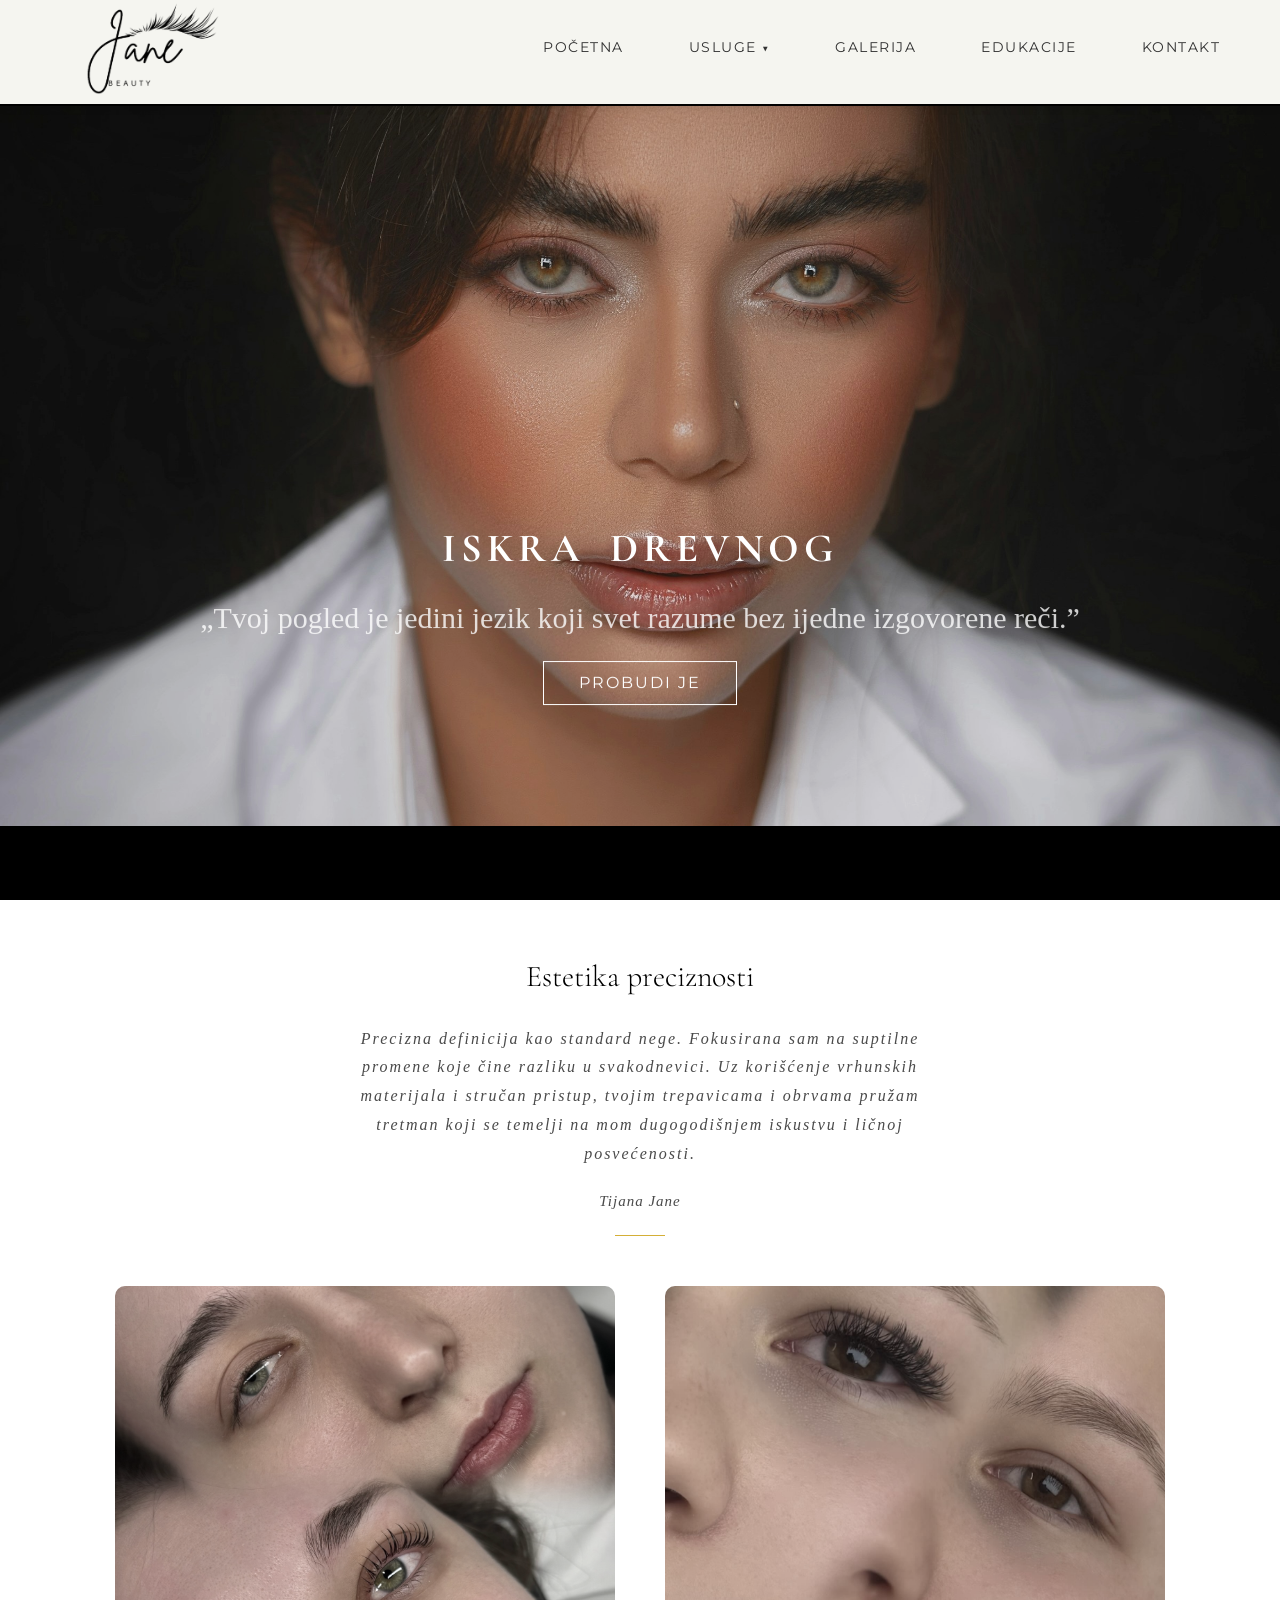
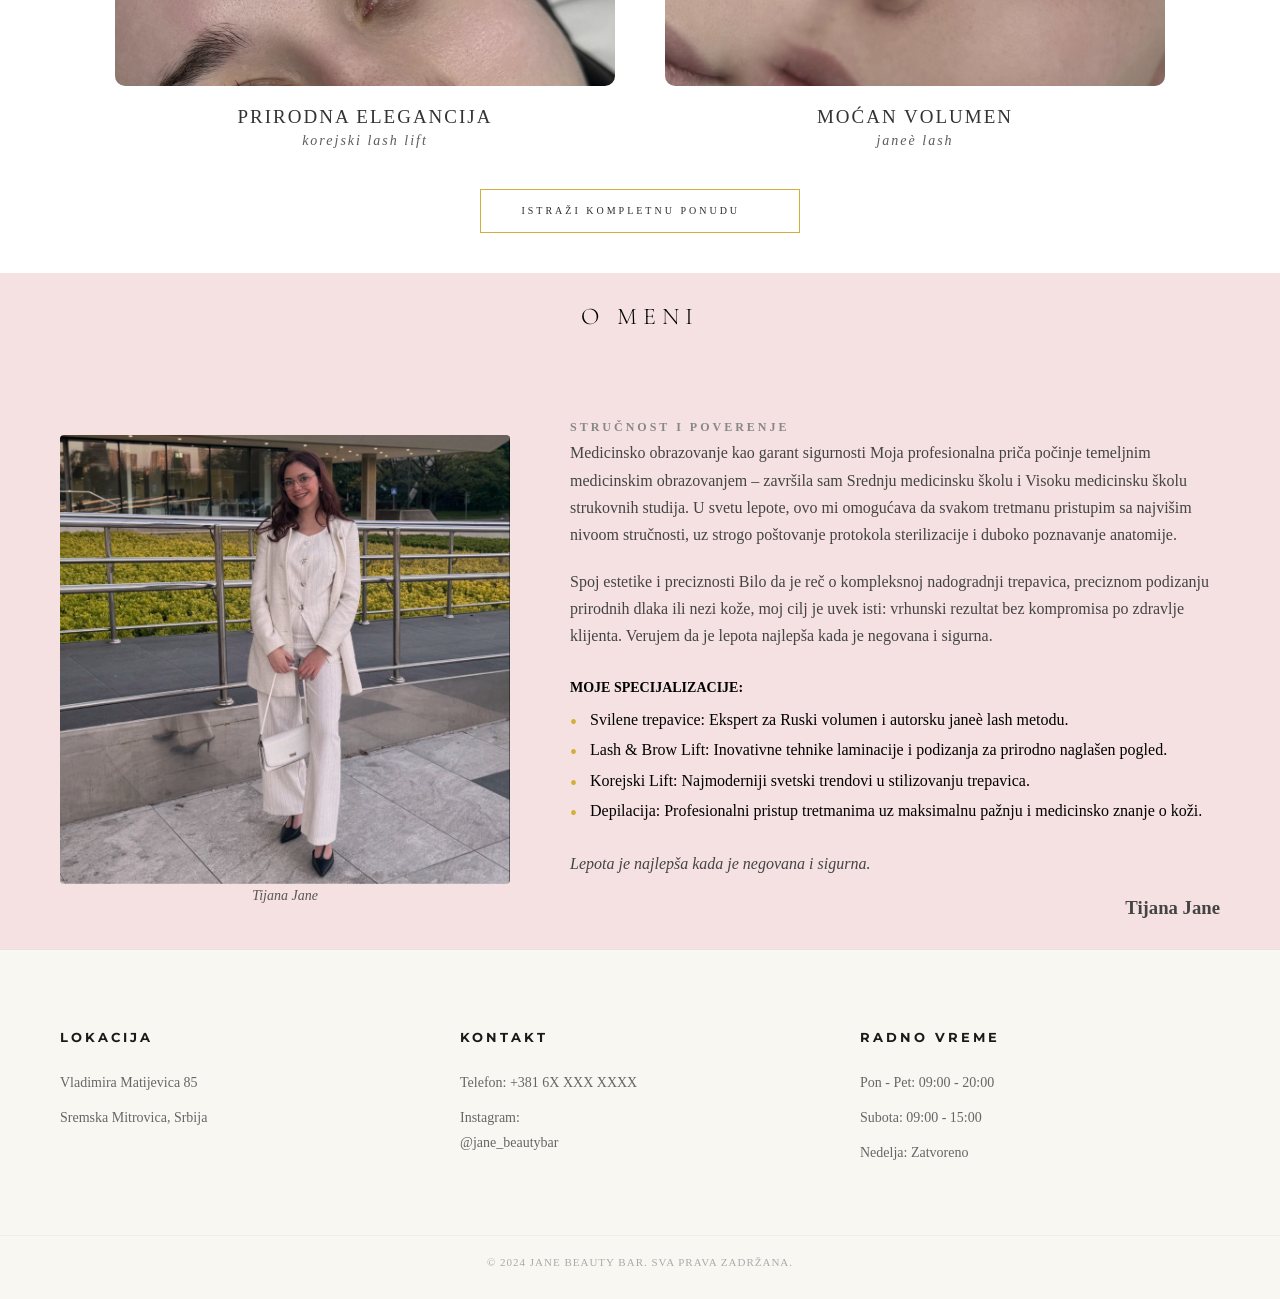
==== index.html @ 7a44c1a0 "Web sajt" ====
<!doctype html>
<html lang="en">
  <head>
    <meta charset="UTF-8" />
    <meta name="viewport" content="width=device-width, initial-scale=1.0" />
    <meta name="author" content="Anica Janezic" />
    <meta
      name="description"
      content="Jane Beauty Bar Sremska Mitrovica: Svilene trepavice, lash & brow lift, depilacija i sertifikovane edukacije. Istaknite svoju lepotu i zakažite termin već danas!"
    />
    <meta
      name="keywords"
      content="Jane Beauty Bar, Sremska Mitrovica, svilene trepavice, nadogradnja trepavica, lash lift, korejski lash lift, brow lift, laminacija obrva, depilacija, edukacija za trepavice, obuka za obrve, salon lepote Sremska Mitrovica"
    />

    <!-- CSS -->
    <link rel="stylesheet" href="./CSS/normalize.css" />
    <link rel="stylesheet" href="./CSS/fonts.css" />
    <link rel="stylesheet" href="./CSS/style.css" />

    <title>
      jane_beautybar | Svilene trepavice, Lash & Brow Lift i Edukacije
    </title>
  </head>
  <body>
    <header>
      <div class="container header">
        <!-- logo -->
        <div class="logo">
          <a href="#">
            <img src="./image/Logo.png" alt="Jane Beauty Bar Logo" />
          </a>
        </div>
        <div class="meni">
          <div class="hamburger" id="hamburger">
            <span></span>
            <span></span>
            <span></span>
          </div>
          <nav>
            <ul>
              <li><a href="#">POČETNA</a></li>
              <li class="has-submenu">
                <a href="usluge.html">USLUGE</a>

                <ul class="dropdown">
                  <li><a href="usluge.html#trepavice">Svilene Trepavice</a></li>
                  <li><a href="usluge.html#lash">Lash & Brow Lift</a></li>
                  <li><a href="usluge.html#korejski-lash">Korejski Lift</a></li>
                  <li><a href="usluge.html#depilacija">Depilacija</a></li>
                </ul>
              </li>
              <li><a href="#">GALERIJA</a></li>
              <li><a href="#">EDUKACIJE</a></li>
              <li><a href="#">KONTAKT</a></li>
            </ul>
          </nav>
        </div>
      </div>
    </header>
    <main>
      <!-- HERO -->
      <section class="hero">
        <div class="hero-img">
          <img src="./image/Hero/hero.jpg" alt="" />
        </div>
        <div class="hero-text">
          <div class="hero-title">
            <h1 class="left">ISKRA</h1>
            <h1 class="right">DREVNOG</h1>
          </div>
          <p class="quote">
            „Tvoj pogled je jedini jezik koji svet razume bez ijedne izgovorene
            reči.”
          </p>
          <button class="btn-hero"   onclick="window.location.href = 'usluge.html'">Probudi je</button>
        </div>
      </section>
      <section class="hero-usluge">
        <div class="container usluge">
          <!-- Glavni kontejner za centriranje -->
          <h2 class="hero-title">Estetika preciznosti</h2>
          <p class="usluge-intro">
            Precizna definicija kao standard nege. Fokusirana sam na suptilne
            promene koje čine razliku u svakodnevici. Uz korišćenje vrhunskih
            materijala i stručan pristup, tvojim trepavicama i obrvama pružam
            tretman koji se temelji na mom dugogodišnjem iskustvu i ličnoj
            posvećenosti.
            <span class="potpis">Tijana Jane</span>
          </p>

          <div class="usluge-row">
            <article class="hero-usluge-item">
              <figure>
                <img src="./image/Hero/pocetna-1.jpg" alt="" />
                <figcaption>
                  Prirodna elegancija
                  <span class="tehnika-naziv">Korejski lash lift</span>
                </figcaption>
              </figure>
            </article>

            <article class="hero-usluge-item">
              <figure>
                <img src="./image/Hero/pocetna-2.jpg" alt="" />
                <figcaption>
                  Moćan volumen
                  <span class="tehnika-naziv">Jane&egrave; lash</span>
                </figcaption>
              </figure>
            </article>
          </div>

          <button
            class="btn-tajne"
            onclick="window.location.href = 'usluge.html'"
          >
            Istraži kompletnu ponudu
          </button>
        </div>
      </section>
      <!-- O meni  -->
      <section class="o-meni">
        <div class="container o-meni-container">
          <h2 class="o-meni-title">O meni</h2>
          <div class="o-meni-img">
            <figure>
              <img src="./image/Hero/Tijana-Jane.jpg" alt="" />
              <figcaption>Tijana Jane</figcaption>
            </figure>
          </div>
          <div class="o-meni-sadrzaj">
            <h2>STRUČNOST I POVERENJE</h2>

            <p>
              Medicinsko obrazovanje kao garant sigurnosti Moja profesionalna
              priča počinje temeljnim medicinskim obrazovanjem – završila sam
              Srednju medicinsku školu i Visoku medicinsku školu strukovnih
              studija. U svetu lepote, ovo mi omogućava da svakom tretmanu
              pristupim sa najvišim nivoom stručnosti, uz strogo poštovanje
              protokola sterilizacije i duboko poznavanje anatomije.
            </p>
            <p>
              Spoj estetike i preciznosti Bilo da je reč o kompleksnoj
              nadogradnji trepavica, preciznom podizanju prirodnih dlaka ili
              nezi kože, moj cilj je uvek isti: vrhunski rezultat bez kompromisa
              po zdravlje klijenta. Verujem da je lepota najlepša kada je
              negovana i sigurna.
            </p>
            <span>Moje specijalizacije: </span>
            <ul>
              <li>
                Svilene trepavice: Ekspert za Ruski volumen i autorsku janeè
                lash metodu.
              </li>
              <li>
                Lash & Brow Lift: Inovativne tehnike laminacije i podizanja za
                prirodno naglašen pogled.
              </li>
              <li>
                Korejski Lift: Najmoderniji svetski trendovi u stilizovanju
                trepavica.
              </li>
              <li>
                Depilacija: Profesionalni pristup tretmanima uz maksimalnu
                pažnju i medicinsko znanje o koži.
              </li>
            </ul>
            <p class="zakljucak">
              <em>Lepota je najlepša kada je negovana i sigurna.</em>
            </p>
            <h3>Tijana Jane</h3>
          </div>
        </div>
      </section>
    </main>
    <footer>
      <div class="container footer-container">
        <div class="footer-box">
          <h4>LOKACIJA</h4>
          <p>Vladimira Matijevica 85</p>
          <p>Sremska Mitrovica, Srbija</p>
        </div>

        <div class="footer-box">
          <h4>KONTAKT</h4>
          <p>Telefon: +381 6X XXX XXXX</p>
          <p>
            Instagram:
            <a href="https://www.instagram.com/jane_beautybar/" target="_blank"
              >@jane_beautybar</a
            >
          </p>
        </div>

        <div class="footer-box">
          <h4>RADNO VREME</h4>
          <p>Pon - Pet: 09:00 - 20:00</p>
          <p>Subota: 09:00 - 15:00</p>
          <p>Nedelja: Zatvoreno</p>
        </div>
      </div>
      <div class="footer-bottom">
        <p>&copy; 2024 Jane Beauty Bar. Sva prava zadržana.</p>
      </div>
    </footer>

    <script src="./JS/menu.js"></script>
  </body>
</html>
---- CSS/fonts.css ----
@import url('https://fonts.googleapis.com/css2?family=Cormorant+Garamond:ital,wght@0,300..700;1,300..700&display=swap');

@import url('https://fonts.googleapis.com/css2?family=Montserrat:ital,wght@0,100..900;1,100..900&display=swap');


@import url('https://fonts.googleapis.com/css2?family=Great+Vibes&display=swap');


@import url('https://fonts.googleapis.com/css2?family=Pinyon+Script&display=swap');


 /* font-family: "Great Vibes", cursive; */
---- CSS/style.css ----
* {
   box-sizing: border-box;
   -webkit-box-sizing: border-box;
   -ms-box-sizing: border-box;
   -moz-box-sizing: border-box;
   -o-box-sizing: border-box;
   margin: 0;
}

html {
   font-size: 10px;
}

body {
   font-size: 1.6rem;
}

img {
   max-width: 100%;
}

.clerafix:after {
   display: table;
   clear: both;
   content: '';
}

.container {
   width: 100%;
   max-width: 1200px;
   margin: 0 auto;
   padding: 0 2rem;
}

/* Header */
header {
   position: fixed;
   top: 0;
   left: 0;
   width: 100%;
   z-index: 9999;
   background-color: rgb(245, 245, 240);
   box-shadow: 0 2px 10px rgba(0, 0, 0, 0.1);
}

header .header {
   display: flex;
   justify-content: space-between;
   align-items: center;
   padding: 0 2rem;
}

header .logo img {
   height: 10rem;
   width: auto;
}

header .header .meni ul {
   display: flex;
   list-style: none;
   gap: 40px;
   margin: 0;
   padding: 0;
}

.meni ul li {
   position: relative;
   margin-left: 25px;
}

.meni ul li a {
   text-decoration: none;
   color: #333;
   font-family: 'Montserrat', sans-serif;
   font-size: 14px;
   letter-spacing: 1.5px;
}

.meni ul li a:hover {
   font-weight: 500;
}

.has-submenu {
   padding-bottom: 1rem;

}

.has-submenu>a::after {
   content: " ▼";
   /* Možeš koristiti i " ▾" ili " \25BC" */
   font-size: 0.8em;
   vertical-align: middle;
   display: inline-block;
   margin-left: 5px;
}

/* Opciono: Rotiraj strelicu kada se pređe mišem (ako se meni otvara na hover) */
.has-submenu:hover>a::after {
   transform: rotate(180deg);
   transition: 0.3s;
}

.meni ul li .dropdown {
   display: none;
   position: absolute;
   top: 100%;
   left: 0;
   min-width: 18rem;
   box-shadow: 0px 8px 16px rgba(0, 0, 0, 0.1);
   flex-direction: column;
   padding: 10px;
   z-index: 1000;
   gap: 0;
}


.meni ul li ul {
   display: none;
   position: absolute;
   top: 100%;
   left: 0;
   background-color: #fff;
   min-width: 180px;
   box-shadow: 0px 8px 16px rgba(0, 0, 0, 0.1);
   flex-direction: column;
   z-index: 1000;
}

.meni ul li:hover>ul {
   display: flex;
}

.meni ul li ul li {
   margin: 0;
}

.meni ul li ul li a {
   padding: 10px;
   display: block;
   font-size: 13px;
}

.meni ul li ul li a:hover {
   background-color: #f9f9f9;
   color: #d4af37;
}

/* Sakrivanje hamburgera na desktopu */
.hamburger {
   display: none;
   cursor: pointer;
   flex-direction: column;
   gap: 5px;
   z-index: 10001;
}

.hamburger span {
   display: block;
   width: 25px;
   height: 3px;
   background-color: #333;
   transition: 0.3s;
}

@media (max-width: 600px) {
   header .logo img {
      height: 6rem;
      /* Smanji logo na mobilnom */
   }

   header .header {
      padding: 1rem 2rem;
      /* Smanji padding headera */
      width: 100%;
   }

   /* Osiguravamo da se hamburger vidi */
   .hamburger {
      display: flex !important;
      /* Forsiramo prikaz */
      flex-direction: column;
      gap: 5px;
      cursor: pointer;
      position: relative;
      z-index: 10005;
      /* Iznad svega */
   }

   .hamburger span {
      display: block;
      width: 30px;
      height: 3px;
      background-color: #333;
      /* Boja crtica */
   }

   /* Sakrivamo običnu listu */
   .meni nav {
      position: fixed;
      top: 0;
      right: -100%;
      /* Sklonjeno desno */
      width: 80%;
      height: 100vh;
      background-color: rgb(245, 245, 240);
      transition: 0.5s;
      display: flex;
      align-items: center;
      justify-content: center;
   }

   /* Kada je aktivno, ulazi sa desne strane */
   .meni.active nav {
      right: 0;
   }

   .meni nav ul {
      flex-direction: column;
      gap: 30px;
   }
}

/* Animacija hamburgera u X */
.hamburger.active span:nth-child(1) {
   transform: translateY(8px) rotate(45deg);
}

.hamburger.active span:nth-child(2) {
   opacity: 0;
   /* Srednja crtica nestaje */
}

.hamburger.active span:nth-child(3) {
   transform: translateY(-8px) rotate(-45deg);
}

/* Dodajemo prelaz da bi se X lepo okretao, a ne samo "skočio" */
.hamburger span {
   transition: all 0.3s ease-in-out;
}

/* --- TABLET VERZIJA (601px - 1024px) --- */
@media (min-width: 601px) and (max-width: 1024px) {

   /* 1. Smanjivanje headera da sve stane u red */
   header .header {
      height: 8rem !important;
      padding: 0 2rem !important;
      width: 100% !important;
      display: flex !important;
      justify-content: space-between !important;
   }

   header .logo img {
      height: 6rem !important;
   }

   /* 2. Meni - smanjeni razmaci */
   header .header .meni ul {
      gap: 12px !important;
      display: flex !important;
   }

   .meni ul li {
      margin-left: 0 !important;
      position: relative;
   }

   .meni ul li a {
      font-size: 11px !important;
      letter-spacing: 1px !important;
   }

   /* 3. Strelica (::after) - Vidljiva i funkcionalna */
   .has-submenu>a::after {
      content: " ▼" !important;
      display: inline-block !important;
      transition: transform 0.3s ease;
      transform: rotate(0deg);
   }

   /* Rotacija strelice kada je podmeni otvoren */
   .meni ul li.active-submenu>a::after {
      transform: rotate(180deg);
   }

   /* 4. Podmeni (Dropdown) - Sakriven dok se ne doda klasa preko JS */
   .meni ul li .dropdown {
      display: none !important;
      /* Forsiramo sakrivanje */
      position: absolute !important;
      top: 100% !important;
      left: 50% !important;
      transform: translateX(-50%) !important;
      background-color: #fff !important;
      min-width: 180px !important;
      box-shadow: 0px 10px 25px rgba(0, 0, 0, 0.1) !important;
      border-top: 2px solid #d4af37 !important;
      z-index: 99999 !important;
      flex-direction: column !important;
      padding: 10px 0 !important;
   }

   /* Prikazivanje podmenija kada JS doda klasu .active-submenu */
   .meni ul li.active-submenu .dropdown {
      display: flex !important;
   }

   .meni ul li .dropdown li a {
      font-size: 12px !important;
      padding: 12px 15px !important;
      text-align: center !important;
      text-transform: capitalize !important;
      display: block !important;
   }
}

/* Header end */

/* Hero */
.hero {
   position: relative;
   width: 100%;
   height: 100vh;
   background-color: black;
   overflow: hidden;
}

.hero .hero-img {
   margin-top: 10.6rem;
   height: calc(100vh - 10.6rem);
   width: 100vw;
   object-fit: cover;
   object-position: top;
   display: block;
   animation: pulsiranje-slike 15s infinite alternate ease-in-out;

}

.hero-img::before {
   content: "";
   position: absolute;
   top: 0;
   left: 0;
   width: 100%;
   height: 100%;
   background: rgba(0, 0, 0, 0.1);
   /* Veoma blagi tamni sloj preko slike */
}

@keyframes pulsiranje-slike {
   0% {
      transform: scale(1);
   }

   100% {
      transform: scale(1.1);
      /* Blago zumiranje */
   }
}

.hero-text {
   position: absolute;
   top: 65%;
   /* Spušteno ka dnu slike */
   left: 50%;
   transform: translate(-50%, -50%);
   width: 90%;
   text-align: center;
   z-index: 10;
}

.hero-title {
   display: flex;
   justify-content: center;
   gap: 25px;
   margin-bottom: 15px;
   font-family: "Cormorant Garamond", serif;
   font-weight: 300;
}

/* Stil za naslov koji se spaja u sredini */
.left,
.right {
   font-size: clamp(2rem, 5vw, 4rem);
   color: white;
   letter-spacing: 5px;
   margin: 0;
}

.left {
   animation: spajanje-levo 2s ease-out forwards;
}

.right {
   animation: spajanje-desno 2s ease-out forwards;
}

@keyframes spajanje-levo {
   0% {
      transform: translateX(-150%);
      opacity: 0;
   }

   100% {
      transform: translateX(0);
      opacity: 1;
   }
}

@keyframes spajanje-desno {
   0% {
      transform: translateX(150%);
      opacity: 0;
   }

   100% {
      transform: translateX(0);
      opacity: 1;
   }
}

.quote {
   opacity: 0;
   font-family: 'Playfair Display', serif;
   font-weight: 400;
   font-size: 3rem;
   color: rgba(255, 255, 255, 0.8);
   animation: iz-magle 2.5s ease forwards 2s;
   /* Kreće nakon spajanja naslova */
   margin-bottom: 25px;
}

.btn-hero {
   opacity: 0;
   background: transparent;
   font-family: 'Montserrat', sans-serif;
   color: white;
   border: 1px solid white;
   padding: 12px 35px;
   cursor: pointer;
   text-transform: uppercase;
   letter-spacing: 2px;
   animation: iz-magle 2.5s ease forwards 3s;
   /* Poslednji element */
   transition: 0.4s;
}

.btn-hero:hover {
   background: white;
   color: black;
   box-shadow: 0 0 15px white;
}

@keyframes iz-magle {
   from {
      opacity: 0;
      filter: blur(10px);
   }

   to {
      opacity: 1;
      filter: blur(0);
   }
}

/* Hero usluge */
.hero-title {
   font-size: 3rem;
   /* Baš krupno i elegantno */
   font-family: "Cormorant Garamond", serif;
   /* Obavezno koristi serifni font za ovaj deo */
   margin-top: 60px;
   /* Razmak od gornje sekcije */
   margin-bottom: 30px;
}

.usluge-intro {
   text-align: center;
   max-width: 600px;
   margin: 0 auto 50px;
   font-family: 'Playfair Display', serif;
   /* Ili neki drugi elegantan font koji koristiš */
   font-size: 1.6rem;
   line-height: 1.8;
   color: #4a4a4a;
   /* Tamno siva, skoro crna */
   letter-spacing: 2px;
   /* Blagi razmak između slova za elegantniji izgled */
   font-style: italic;
   position: relative;
}

.potpis {
   display: block;
   /* Prebacuje potpis u novi red */
   margin-top: 20px;
   font-family: 'Playfair Display', serif;
   /* Ili neki sličan font poput 'Great Vibes' */
   font-size: 1.5rem;
   color: #4a4a4a;
   letter-spacing: 1px;
}

/* Opciono: Dodaj diskretnu liniju ispod paragrafa za dodatnu eleganciju */
.usluge-intro::after {
   content: "";
   display: block;
   width: 50px;
   height: 1px;
   background: #d4af37;
   /* Zlatna boja ako se uklapa u brend */
   margin: 20px auto 0;
}

.usluge-row {
   display: flex;
   gap: 5rem;
   justify-content: center;
   margin-bottom: 20px;
}

.hero-usluge-item {
   flex: 1;
   max-width: 500px;
   /* Ograniči širinu da ne budu prevelike */
}

.hero-usluge-item img {
   width: 100%;
   height: 400px;
   object-fit: cover;
   display: block;
   border-radius: 1rem;
   filter: grayscale(40%);
   transition: filter 0.6s ease;
}


.hero-usluge-item:hover img {
   filter: grayscale(0%);
   /* Puna boja na hover */
}

.hero-usluge-item figcaption {
   display: flex;
   flex-direction: column;
   gap: 0.5rem;
   text-align: center;
   font-family: 'Playfair Display', serif;
   text-transform: uppercase;
   letter-spacing: 2px;
   margin-top: 20px;
   font-size: 1.9rem;
   color: #333;
}

.tehnika-naziv {
   font-size: 1.4rem;
   text-transform: lowercase;
   font-style: italic;
   opacity: 0.8;

}

.btn-tajne {
   display: block;
   margin: 40px auto;
   padding: 15px 40px;
   background-color: transparent;
   /* Providna pozadina za otmen izgled */
   color: #2c2c2c;
   /* Tamna boja teksta */
   border: 1px solid #d4af37;
   /* Tanka zlatna ivica */
   font-family: 'Playfair Display', serif;
   /* Elegantan font */
   font-size: 1rem;
   text-transform: uppercase;
   /* Sva velika slova za autoritet */
   letter-spacing: 3px;
   /* Veći razmak između slova - ključ elegancije */
   cursor: pointer;
   transition: all 0.5s ease;
   /* Glatka animacija */
   position: relative;
   outline: none;
}

/* Efekat kada se pređe mišem (Hover) */
.btn-tajne:hover {
   background-color: #d4af37;
   /* Dugme se "puni" zlatnom bojom */
   color: white;
   box-shadow: 0 10px 20px rgba(212, 175, 55, 0.2);
   /* Blagi zlatni sjaj */
   transform: translateY(-3px);
   /* Lagano se podigne */
}

/* Opciono: Dodavanje male strelice koja se pojavljuje na hover */
.btn-tajne::after {
   content: ' →';
   opacity: 0;
   transition: 0.5s;
}

.btn-tajne:hover::after {
   opacity: 1;
   padding-left: 10px;
}

/* --- SEKCIJA O MENI --- */
.o-meni {
   padding: 3rem 0;
   background-color: #f5e1e1;
}

/* Container koristi Flexbox da bi slika i tekst bili jedno pored drugog */
.o-meni .o-meni-container {
   display: flex;
   flex-wrap: wrap;
   align-items: center;
   justify-content: center;
   gap: 60px;
   max-width: 1200px;
   margin: 0 auto;
   padding: 0 20px;
}

/* Naslov "O meni" koji stoji iznad svega */
.o-meni-title {
   width: 100%;
   font-family: "Cormorant Garamond", serif;
   text-align: center;
   text-transform: uppercase;
   letter-spacing: 6px;
   font-weight: 300;
   margin-bottom: 3rem;
}

/* Podešavanje slike */
.o-meni-img {
   flex: 1;
   min-width: 300px;
   max-width: 450px;
}

.o-meni-img img {
   width: 100%;
   height: auto;
   border-radius: 4px;
   mix-blend-mode: multiply;
}

.o-meni-img figcaption {
   font-size: 1.4rem;
   text-transform: capitalize;
   font-style: italic;
   opacity: 0.8;
   text-align: center;
   font-family: 'Playfair Display', serif;

   color: #333;
}

/* Podešavanje tekstualnog dela */
.o-meni-sadrzaj {
   flex: 1;
   min-width: 300px;
}

.o-meni-sadrzaj h2:first-child {
   font-size: 12px;
   letter-spacing: 3px;
   color: #888;
   margin-bottom: 5px;
}

.o-meni-sadrzaj h2:nth-child(2) {
   font-size: 38px;
   font-weight: 300;
   margin-bottom: 25px;
}

.o-meni-sadrzaj p {
   line-height: 1.7;
   margin-bottom: 20px;
   color: #444;
}

.o-meni-sadrzaj span {
   font-weight: bold;
   display: block;
   margin: 30px 0 15px;
   text-transform: uppercase;
   font-size: 14px;
}

.o-meni-sadrzaj ul {
   list-style: none;
   padding: 0;
}

.o-meni-sadrzaj li {
   margin-bottom: 12px;
   padding-left: 20px;
   position: relative;
}

.o-meni-sadrzaj h3 {
   text-align: end;
   color: #444;
}

/* Zlatna tačkica za listu */
.o-meni-sadrzaj li::before {
   content: "•";
   position: absolute;
   left: 0;
   color: #d4af37;
   font-size: 20px;
}

.zakljucak {
   margin-top: 30px;
   font-style: italic;
   color: #777;
}
/* HERO SLIKA */
@media (max-width: 600px) {
   header {
         background-color: rgba(245, 245, 240, 0.8) !important;
         backdrop-filter: blur(5px);
      }
   .hero {
      height: 100vh !important;
      width: 100vw !important;
      position: relative;
      overflow: hidden;
      margin-top: 0 !important;
   }

   .hero .hero-img {
      position: absolute;
      top: 0;
      left: 0;
      width: 100% !important;
      height: 100% !important;
      margin-top: 0 !important;
      z-index: 1;
   }

   .hero .hero-img img {
      width: 100% !important;
      height: 100% !important;
      object-fit: cover !important;
      object-position: center 10% !important;
   }

   .hero-text {
      position: absolute;
      z-index: 10;
      bottom: 10% !important;
      top: auto !important;
      left: 50% !important;
      transform: translateX(-50%) !important;
      width: 90% !important;
   }

   .hero-title {
      flex-direction: column !important;
      gap: 5px !important;
   }

   .left,
   .right {
      font-size: 3rem !important;
      line-height: 1.1;
      opacity: 1 !important;
   }
}

@media (min-width: 601px) and (max-width: 1024px) {
   .hero {
      height: 100vh !important;
      background-color: transparent;
      display: flex;
      align-items: stretch;
   }

   .hero .hero-img {
      margin-top: 0 !important;
      height: 100% !important;
      width: 100% !important;
      position: absolute;
      top: 0;
      left: 0;
   }

   .hero .hero-img img {
      width: 100% !important;
      height: 100% !important;
      object-fit: cover !important;
      object-position: center 20%;
   }
}
/* HERO SLIKA END */
/* HERO USLUGE */
@media (max-width: 600px) {
   .hero-usluge {
      padding: 60px 0;
   }

   .hero-usluge .hero-title {
      font-size: 2.6rem !important;
      text-align: center;
      margin-top: 20px;
   }

   .usluge-intro {
      width: 100% !important;
      max-width: 100% !important;
      padding: 0 10px !important;
      font-size: 1.5rem !important;
      line-height: 1.7;
      text-align: center;
   }

   .potpis {
      margin-top: 15px;
      font-size: 1.4rem;
      display: block;
      text-align: center;
   }

   .usluge-row {
      flex-direction: column !important;
      align-items: center;
      gap: 30px;
      margin-top: 40px;
   }

   .hero-usluge-item {
      width: 100%;
      max-width: 300px;
   }

   .hero-usluge-item img {
      height: 300px !important;
      border-radius: 8px;
   }

   .btn-tajne {
      width: 90%;
      margin: 40px auto;
   }
}
@media (min-width: 601px) and (max-width: 1024px) {
   .usluge-row {
      gap: 20px !important;
      padding: 0 20px;
   }
   .hero-usluge-item img {
      height: 320px !important;
   }
   .usluge-intro {
      max-width: 90% !important;
   }
}
/* HERO USLUGE END */
/* HERO O MENI */
@media (max-width: 600px) {

   .o-meni-img,
   .o-meni-sadrzaj {
      flex: 0 0 100% !important;
      max-width: 100% !important;
      width: 100% !important;
      margin-left: 0 !important;
      margin-right: 0 !important;
      display: flex !important;
      flex-direction: column !important;
      align-items: center !important;
      text-align: center !important;
   }

   .o-meni-img figure {
      width: 250px !important;
      margin: 0 auto !important;
   }

   .o-meni-sadrzaj h2,
   .o-meni-sadrzaj p,
   .o-meni-sadrzaj span,
   .o-meni-sadrzaj h3 {
      width: 100% !important;
      text-align: center !important;
   }
}
@media (min-width: 601px) and (max-width: 1024px) {

   .o-meni .o-meni-container {
      display: block !important;
      padding: 0 4rem;
   }

   .o-meni-img {
      float: left;
      width: 35%;
      margin-right: 4rem;
      margin-bottom: 2rem;
     
   }

   .o-meni-img img {
      width: 100%;
      height: auto;
      border-radius: 4px;
   }
   .o-meni-sadrzaj {
      display: block !important;
      text-align: left;

   }
   .o-meni-sadrzaj h2,
   .o-meni-sadrzaj p,
   .o-meni-sadrzaj ul {
      margin-bottom: 1.5rem;
   }

   .o-meni-container::after {
      content: "";
      display: table;
      clear: both;
   }
}
/* HERO O MENI END */

/* Hero end */
/* FOOTER */
footer {
   background-color: #f9f7f2;;
   /* Veoma svetla, skoro bela pozadina */
   padding: 80px 0 30px;
   border-top: 1px solid #e8e4db;
   color: #333;
}

.footer-container {
   display: flex;
   justify-content: space-between;
   gap: 40px;
   flex-wrap: wrap;
   /* Da bi na mobilnom išlo jedno ispod drugog */
}

.footer-box {
   flex: 1;
   min-width: 200px;
}

.footer-box h4 {
   font-family: 'Montserrat', sans-serif;
   font-size: 13px;
   letter-spacing: 3px;
   text-transform: uppercase;
   margin-bottom: 25px;
   color: #1a1a1a;
}

.footer-box p,
.footer-box a {
   font-family: 'Playfair Display', serif;
   font-size: 1.4rem;
   line-height: 1.8;
   color: #666;
   text-decoration: none;
   display: block;
   margin-bottom: 10px;
}

.footer-box a:hover {
   color: #d4af37;
   /* Tvoja zlatna boja na hover */
}

.footer-bottom {
   margin-top: 60px;
   padding-top: 20px;
   border-top: 1px solid #eee;
   text-align: center;
}

.footer-bottom p {
   font-size: 1.1rem;
   letter-spacing: 1px;
   color: #aaa;
   text-transform: uppercase;
}
/* Tablet i Mobilni */
@media (max-width: 1024px) {
   .footer-container {
      text-align: center;
      flex-direction: column;
      /* Sve ide jedno ispod drugog */
      align-items: center;
      gap: 50px;
   }

   .footer-box {
      width: 100%;
   }
}
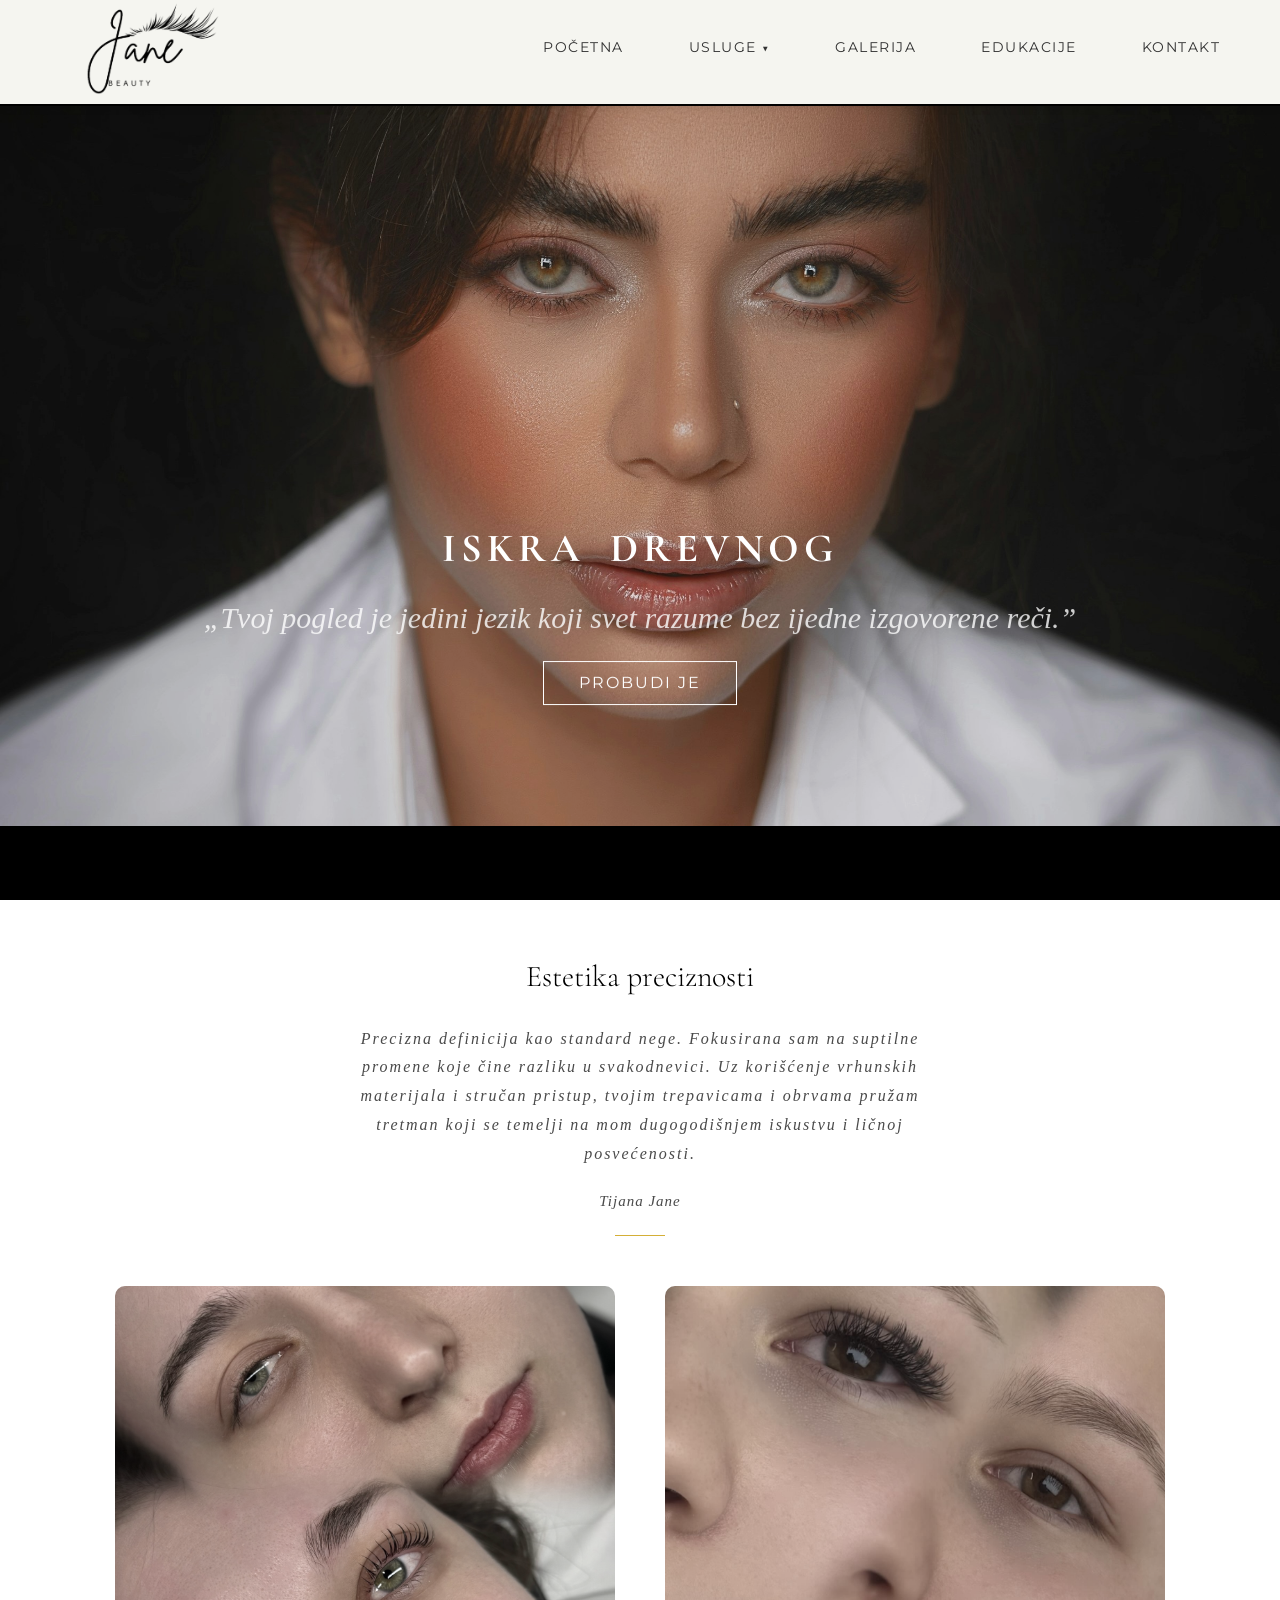
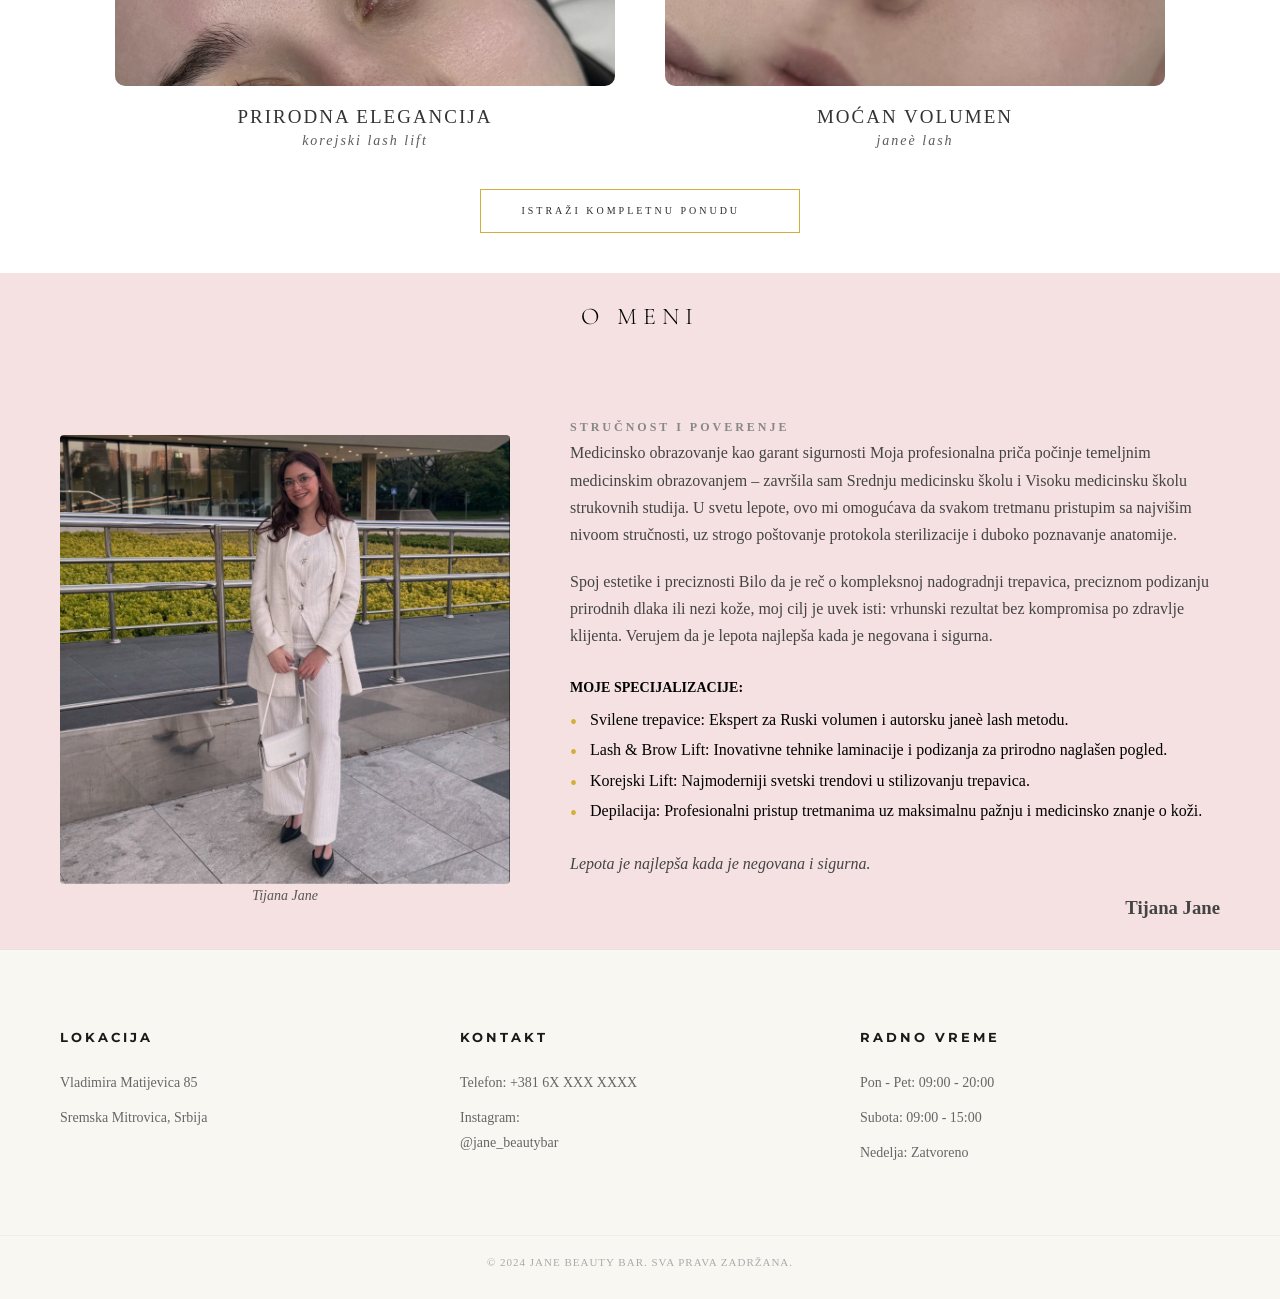
==== commit af5ef0bb: "fix" ====
--- a/index.html
+++ b/index.html
@@ -27,7 +27,7 @@
       <div class="container header">
         <!-- logo -->
         <div class="logo">
-          <a href="#">
+          <a href="index.html">
             <img src="./image/Logo.png" alt="Jane Beauty Bar Logo" />
           </a>
         </div>
@@ -39,7 +39,7 @@
           </div>
           <nav>
             <ul>
-              <li><a href="#">POČETNA</a></li>
+              <li><a href="index.html">POČETNA</a></li>
               <li class="has-submenu">
                 <a href="usluge.html">USLUGE</a>
 
@@ -50,7 +50,7 @@
                   <li><a href="usluge.html#depilacija">Depilacija</a></li>
                 </ul>
               </li>
-              <li><a href="#">GALERIJA</a></li>
+              <li><a href="galerija.html">GALERIJA</a></li>
               <li><a href="#">EDUKACIJE</a></li>
               <li><a href="#">KONTAKT</a></li>
             </ul>
--- a/CSS/style.css
+++ b/CSS/style.css
@@ -423,8 +423,9 @@
 .quote {
    opacity: 0;
    font-family: 'Playfair Display', serif;
-   font-weight: 400;
+   font-weight: 300;
    font-size: 3rem;
+   font-style: italic;
    color: rgba(255, 255, 255, 0.8);
    animation: iz-magle 2.5s ease forwards 2s;
    /* Kreće nakon spajanja naslova */
